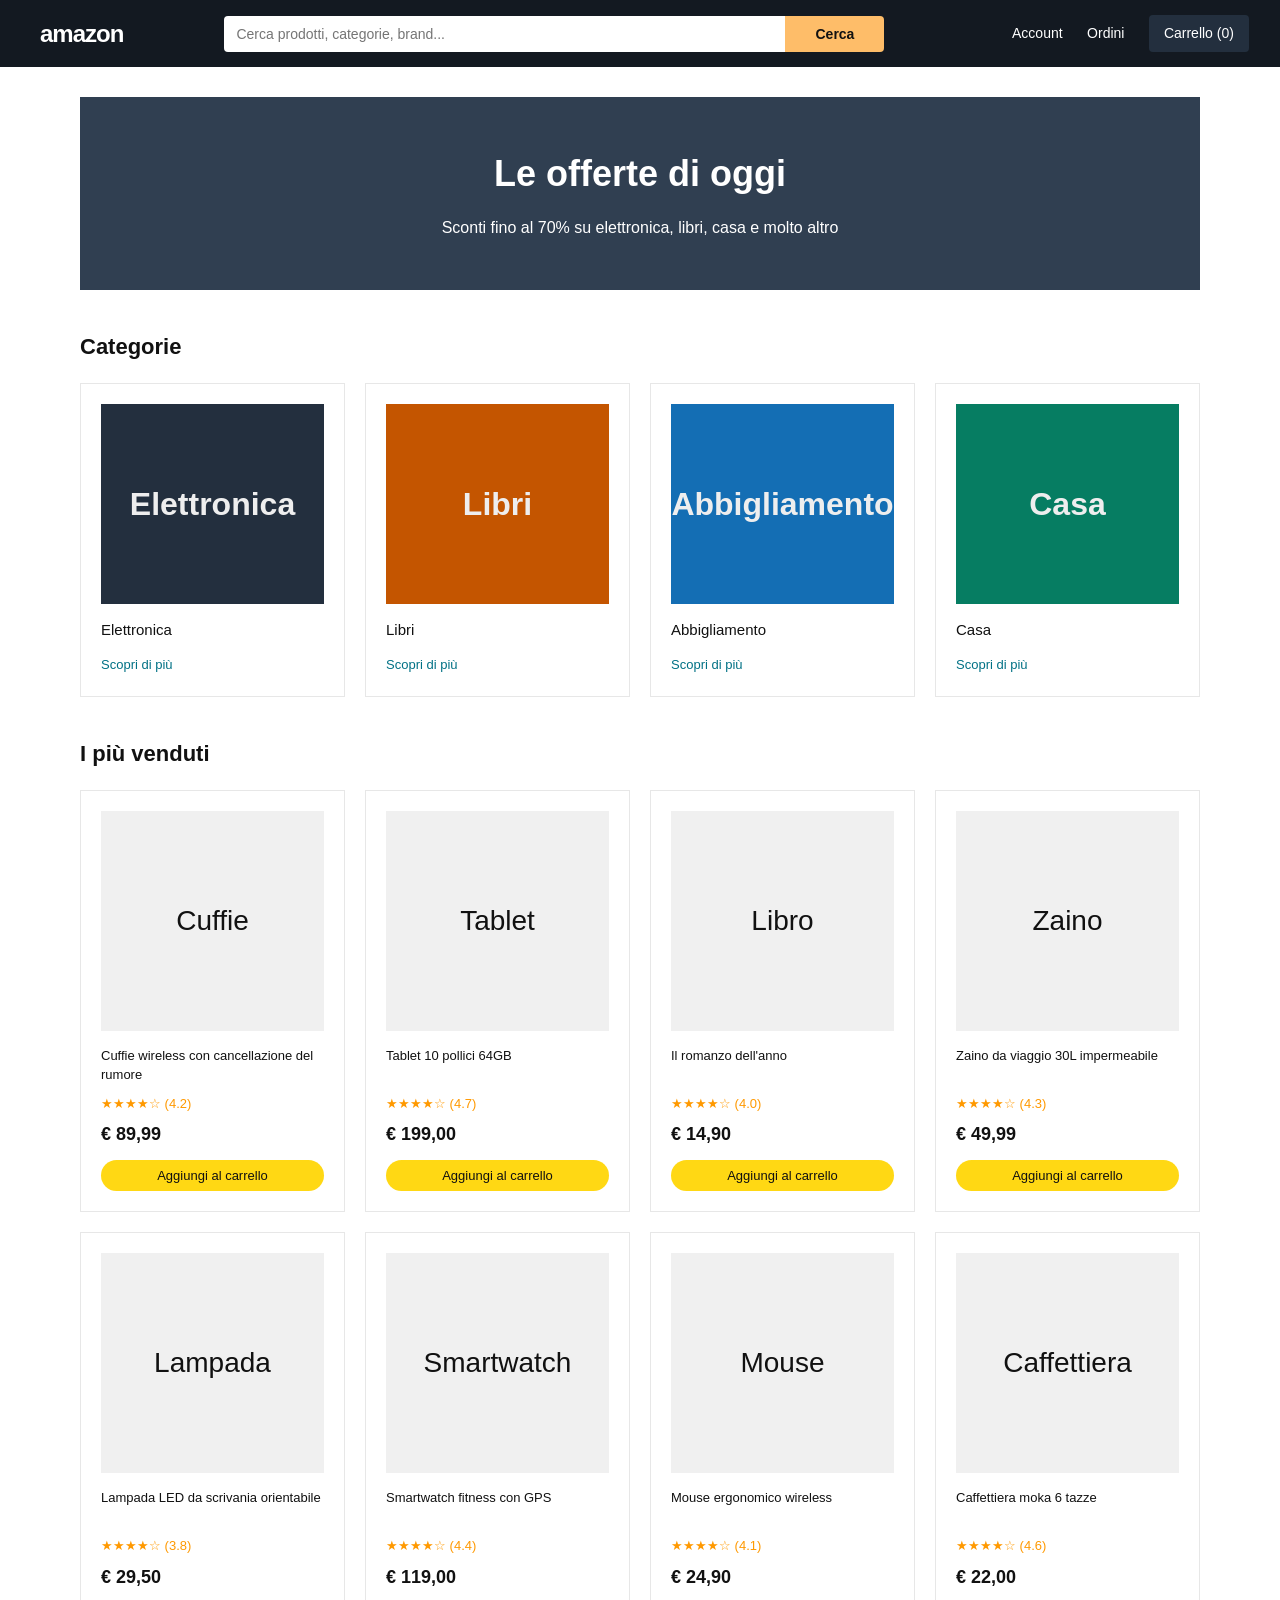
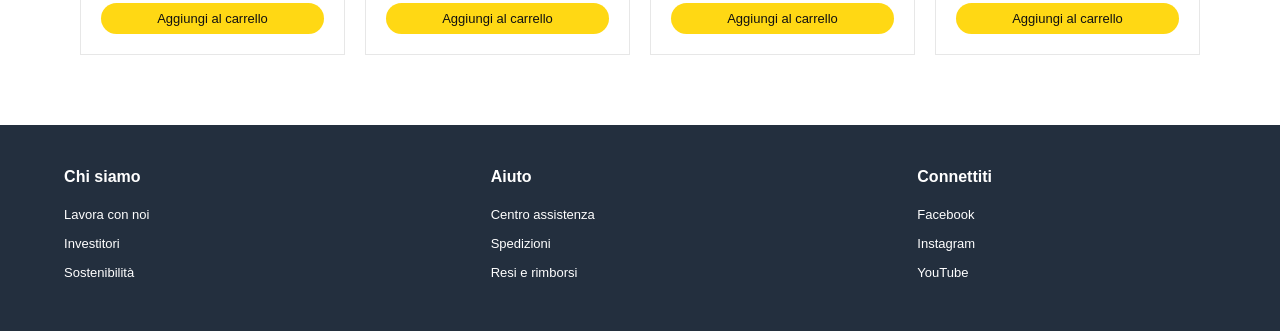
==== index.html @ 6c77c1ae "prima fase" ====
<!DOCTYPE html>
<html lang="it">

<head>
  <meta charset="UTF-8">
  <meta name="viewport" content="width=device-width, initial-scale=1.0">
  <title>Amazon Homepage — Week Project</title>
  <link rel="stylesheet" href="style.css">
</head>

<body>


  <!-- HEADER -->
  <header>
    <div class="logo">amazon</div>
    <div class="search-bar">
      <input type="text" placeholder="Cerca prodotti, categorie, brand...">
      <button type="button">Cerca</button>
    </div>
    <nav class="header-nav">
      <a href="#">Account</a>
      <a href="#">Ordini</a>
      <a href="#">Carrello (0)</a>
    </nav>
  </header>

  <main>

    <!-- HERO SECTION -->
    <section class="hero">
      <h1>Le offerte di oggi</h1>
      <p>Sconti fino al 70% su elettronica, libri, casa e molto altro</p>
    </section>

    <!-- CATEGORIE (4 Card) -->
    <section class="categorie">
      <h2>Categorie</h2>
      <div class="categorie-grid">

        <div class="categoria-card card-elettronica">
          <div class="categoria-box color-elettronica">Elettronica</div>
          <h3>Elettronica</h3>
          <a href="#">Scopri di più</a>
        </div>

        <div class="categoria-card card-libri">
          <div class="categoria-box color-libri">Libri</div>
          <h3>Libri</h3>
          <a href="#">Scopri di più</a>
        </div>

        <div class="categoria-card card-abbigliamento">
          <div class="categoria-box color-abbigliamento">Abbigliamento</div>
          <h3>Abbigliamento</h3>
          <a href="#">Scopri di più</a>
        </div>

        <div class="categoria-card card-casa">
          <div class="categoria-box color-casa">Casa</div>
          <h3>Casa</h3>
          <a href="#">Scopri di più</a>
        </div>

      </div>
    </section>

    <!-- PRODOTTI (Griglia "I più venduti") -->
    <section class="prodotti">
      <h2>I più venduti</h2>
      <div class="prodotti-grid">

        <!-- Prodotto 1 -->
        <div class="prodotto-card">
          <div class="prodotto-img-placeholder">Cuffie</div>
          <p class="prodotto-title">Cuffie wireless con cancellazione del rumore</p>
          <div class="prodotto-rating">★★★★☆ (4.2)</div>
          <div class="prodotto-price">€ 89,99</div>
          <button class="btn-add">Aggiungi al carrello</button>
        </div>

        <!-- Prodotto 2 -->
        <div class="prodotto-card">
          <div class="prodotto-img-placeholder">Tablet</div>
          <p class="prodotto-title">Tablet 10 pollici 64GB</p>
          <div class="prodotto-rating">★★★★☆ (4.7)</div>
          <div class="prodotto-price">€ 199,00</div>
          <button class="btn-add">Aggiungi al carrello</button>
        </div>

        <!-- Prodotto 3 -->
        <div class="prodotto-card">
          <div class="prodotto-img-placeholder">Libro</div>
          <p class="prodotto-title">Il romanzo dell'anno</p>
          <div class="prodotto-rating">★★★★☆ (4.0)</div>
          <div class="prodotto-price">€ 14,90</div>
          <button class="btn-add">Aggiungi al carrello</button>
        </div>

        <!-- Prodotto 4 -->
        <div class="prodotto-card">
          <div class="prodotto-img-placeholder">Zaino</div>
          <p class="prodotto-title">Zaino da viaggio 30L impermeabile</p>
          <div class="prodotto-rating">★★★★☆ (4.3)</div>
          <div class="prodotto-price">€ 49,99</div>
          <button class="btn-add">Aggiungi al carrello</button>
        </div>

        <!-- Prodotto 5 -->
        <div class="prodotto-card">
          <div class="prodotto-img-placeholder">Lampada</div>
          <p class="prodotto-title">Lampada LED da scrivania orientabile</p>
          <div class="prodotto-rating">★★★★☆ (3.8)</div>
          <div class="prodotto-price">€ 29,50</div>
          <button class="btn-add">Aggiungi al carrello</button>
        </div>

        <!-- Prodotto 6 -->
        <div class="prodotto-card">
          <div class="prodotto-img-placeholder">Smartwatch</div>
          <p class="prodotto-title">Smartwatch fitness con GPS</p>
          <div class="prodotto-rating">★★★★☆ (4.4)</div>
          <div class="prodotto-price">€ 119,00</div>
          <button class="btn-add">Aggiungi al carrello</button>
        </div>

        <!-- Prodotto 7 -->
        <div class="prodotto-card">
          <div class="prodotto-img-placeholder">Mouse</div>
          <p class="prodotto-title">Mouse ergonomico wireless</p>
          <div class="prodotto-rating">★★★★☆ (4.1)</div>
          <div class="prodotto-price">€ 24,90</div>
          <button class="btn-add">Aggiungi al carrello</button>
        </div>

        <!-- Prodotto 8 -->
        <div class="prodotto-card">
          <div class="prodotto-img-placeholder">Caffettiera</div>
          <p class="prodotto-title">Caffettiera moka 6 tazze</p>
          <div class="prodotto-rating">★★★★☆ (4.6)</div>
          <div class="prodotto-price">€ 22,00</div>
          <button class="btn-add">Aggiungi al carrello</button>
        </div>

      </div>
    </section>

  </main>

  <!-- FOOTER -->
  <footer>
    <div class="footer-column">
      <h4>Chi siamo</h4>
      <ul>
        <li><a href="#">Lavora con noi</a></li>
        <li><a href="#">Investitori</a></li>
        <li><a href="#">Sostenibilità</a></li>
      </ul>
    </div>

    <div class="footer-column">
      <h4>Aiuto</h4>
      <ul>
        <li><a href="#">Centro assistenza</a></li>
        <li><a href="#">Spedizioni</a></li>
        <li><a href="#">Resi e rimborsi</a></li>
      </ul>
    </div>

    <div class="footer-column">
      <h4>Connettiti</h4>
      <ul>
        <li><a href="#">Facebook</a></li>
        <li><a href="#">Instagram</a></li>
        <li><a href="#">YouTube</a></li>
      </ul>
    </div>
  </footer>


  <script src="script.js"></script>
</body>

</html>
---- style.css ----
/* ==========================================
  ------------ CSS RESET--------------------
   ========================================== */
   
   
* {
  margin: 0;
  padding: 0;
  box-sizing: border-box;
}

body {
  font-family: -apple-system, BlinkMacSystemFont, "Segoe UI", Roboto, Helvetica, Arial, sans-serif;
  line-height: 1.5;
  color: #111;
  background: #fff; /* Sfondo bianco come da tuo reset */
}

img {
  max-width: 100%;
  display: block;
}

a {
  color: inherit;
  text-decoration: none;
}

button {
  font-family: inherit;
  cursor: pointer;
  border: none;
  background: none;
}

/* ==========================================
------------------- HEADER-----------------
   ========================================== */
header {
  background-color: #131921; /* HEADER: #131921 */
  color: #ffffff;
  padding: 15px 40px;
  white-space: nowrap;
}

header .logo {
  display: inline-block;
  vertical-align: middle;
  font-size: 24px;
  font-weight: bold;
  letter-spacing: -1px;
  width: 15%;
}

header .search-bar {
  display: inline-block;
  vertical-align: middle;
  width: 55%;
  font-size: 0; /* Rimuove lo spazio vuoto tra input e bottone */
}

header .search-bar input {
  width: 85%;
  padding: 10px 12px;
  border: none;
  border-radius: 4px 0 0 4px;
  outline: none;
  font-size: 14px;
  vertical-align: middle;
}

header .search-bar button {
  background-color: #FEBD69; /* PULSANTE CERCA: #FEBD69 */
  color: #111;
  width: 15%;
  padding: 10px 0;
  border-radius: 0 4px 4px 0;
  font-weight: bold;
  font-size: 14px;
  vertical-align: middle;
  text-align: center;
}

header .header-nav {
  display: inline-block;
  vertical-align: middle;
  width: 30%;
  text-align: right;
}

header .header-nav a {
  font-size: 14px;
  margin-left: 20px;
  display: inline-block;
  vertical-align: middle;
}

header .header-nav a:last-child {
  background-color: #232F3E; /* PULSANTE CARRELLO: #232F3E */
  color: #ffffff;
  padding: 8px 15px;
  border-radius: 4px;
}

/* ==========================================
   ------------HERO SECTION-------------
   ========================================== */
.hero {
  background-color: #303F51; /* HERO SECTION: #303F51 */
  color: #ffffff;
  text-align: center;
  padding: 50px 20px;
}

.hero h1 {
  font-size: 36px;
  font-weight: bold;
  margin-bottom: 15px;
}

.hero p {
  font-size: 16px;
}

/* ==========================================
   ------STRUTTURA CONTENUTO GENERALE-------
   ========================================== */
main {
  max-width: 1200px;
  margin: 0 auto;
  padding: 30px 40px;
}

.categorie, .prodotti {
  margin-top: 40px;
  margin-bottom: 40px;
}

.categorie h2, .prodotti h2 {
  font-size: 22px;
  margin-bottom: 20px;
  font-weight: bold;
}

/* ==========================================
   ------SEZIONE CATEGORIE GRIGLIA----------
   ========================================== */
.categorie-grid {
  display: grid;
  grid-template-columns: repeat(4, 1fr);
  gap: 20px;
}

.categoria-card {
  background-color: #ffffff;
  border: 1px solid #e7e7e7;
  padding: 20px;
}

.categoria-box {
  height: 200px;
  display: grid;
  place-items: center; /* Centra il testo senza flexbox */
  font-size: 32px;
  font-weight: bold;
  color: #EEEEEE; /* SCRITTE NELLE CARD: #EEEEEE */
  margin-bottom: 15px;
}

/* Sfondi specifici delle box categoria */
.color-elettronica { background-color: #232F3E; } /* ELETTRONICA: #232F3E */
.color-libri { background-color: #C45500; }        /* LIBRI: #C45500 */
.color-abbigliamento { background-color: #146EB4; } /* ABBIGLIAMENTO: #146EB4 */
.color-casa { background-color: #067D62; }         /* CASA: #067D62 */

.categoria-card h3 {
  font-size: 15px;
  margin-bottom: 10px;
  font-weight: normal;
}

.categoria-card a {
  font-size: 13px;
  color: #007185;
  display: inline-block;
}

/* ==========================================
   -----SEZIONE PRODOTTI GRIGLIA-----------
   ========================================== */
.prodotti-grid {
  display: grid;
  grid-template-columns: repeat(4, 1fr);
  gap: 20px;
}

.prodotto-card {
  background-color: #ffffff;
  border: 1px solid #e7e7e7;
  padding: 20px;
}

.prodotto-img-placeholder {
  height: 220px;
  background-color: #f0f0f0;
  display: grid;
  place-items: center;
  font-size: 28px;
  color: #111111;
  margin-bottom: 15px;
}

.prodotto-title {
  font-size: 13px;
  margin-bottom: 8px;
  height: 40px; /* Mantiene l'allineamento verticale dei blocchi successivi */
  overflow: hidden;
}

.prodotto-rating {
  font-size: 13px;
  color: #FF9900; /* STELLINE (Sia piene che vuote): #FF9900 */
  margin-bottom: 8px;
}

.prodotto-price {
  font-size: 18px;
  font-weight: bold;
  margin-bottom: 12px;
}

.btn-add {
  background-color: #FFD814; /* AGGIUNGI AL CARRELLO: #FFD814 */
  color: #111;
  padding: 8px 0;
  border-radius: 20px;
  font-size: 13px;
  text-align: center;
  display: block;
  width: 100%;
  transition: background-color 0.1s ease;
}

.btn-add:hover {
  background-color: #F7CA00; /* HOVER AGGIUNGI AL CARRELLO: #F7CA00 */
}

/* ==========================================
   ---------------FOOTER--------------------- 
   ========================================== */
footer {
  background-color: #232F3E; /* FOOTER: #232F3E */
  color: #ffffff;
  padding: 40px 0;
  text-align: center;
  font-size: 0; /* Rimuove lo spazio bianco tra i blocchi inline */
}

.footer-column {
  display: inline-block;
  vertical-align: top;
  width: 33.33%; /* Separa lo spazio esattamente in 3 colonne */
  text-align: left;
  padding-left: 5%;
  font-size: 14px; /* Ripristina la dimensione del testo originaria */
}

.footer-column h4 {
  font-size: 16px;
  margin-bottom: 15px;
  font-weight: bold;
}

.footer-column ul {
  list-style: none;
}

.footer-column ul li {
  margin-bottom: 8px;
}

.footer-column ul li a {
  color: #ffffff;
  font-size: 13px;
}

.footer-column ul li a:hover {
  text-decoration: underline;
}
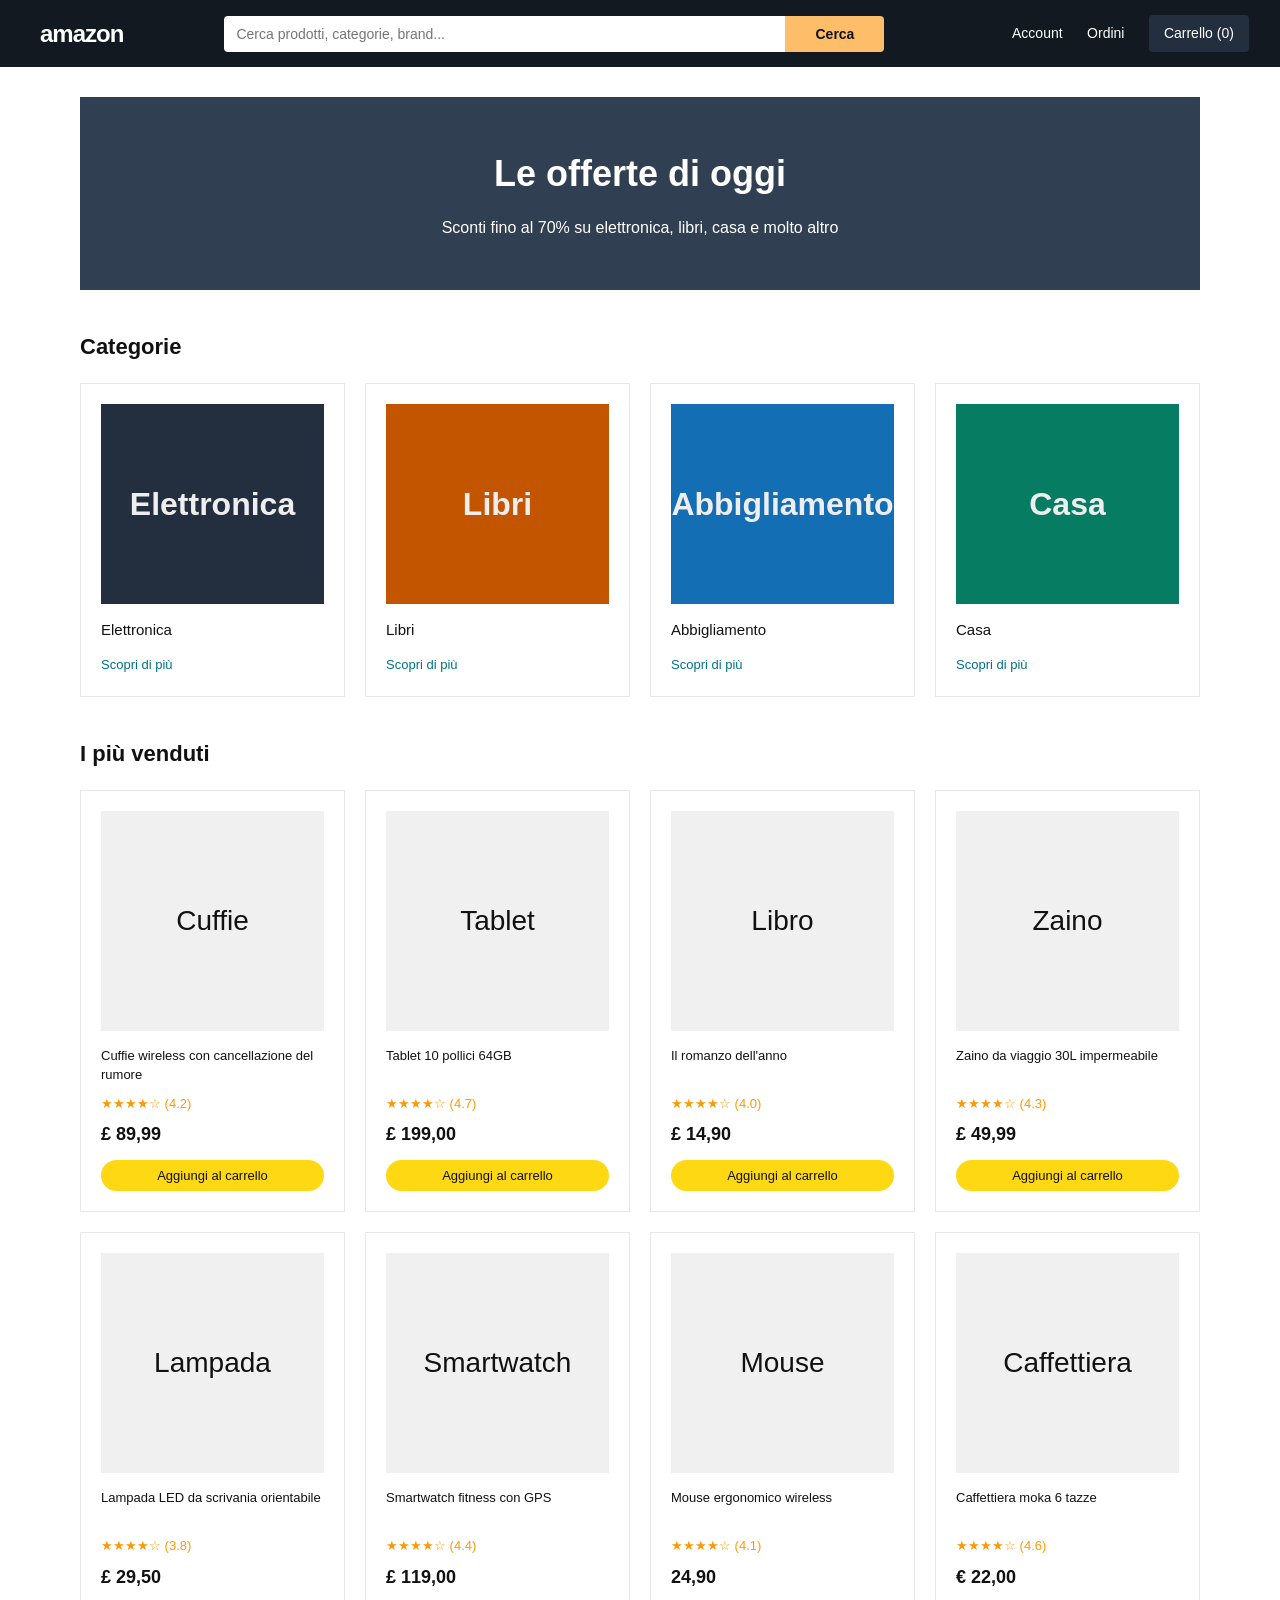
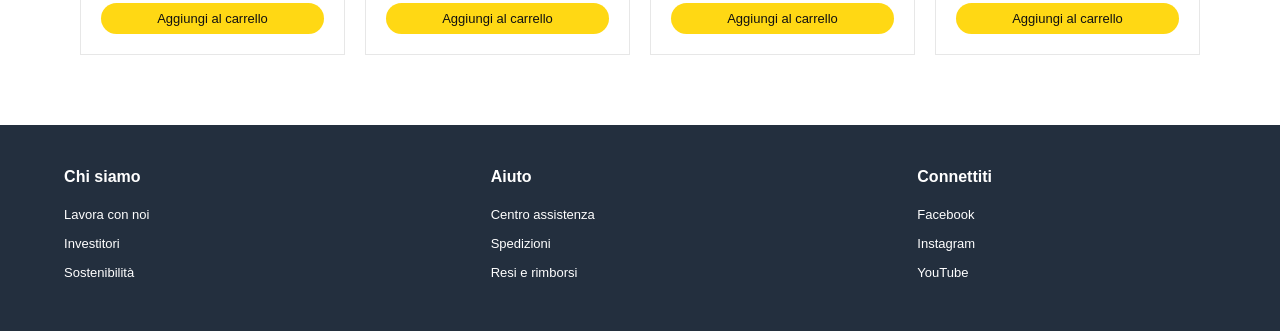
==== commit e0b8ecd1: "Primo esercizio fatto di JAVA" ====
--- a/index.html
+++ b/index.html
@@ -75,7 +75,7 @@
           <div class="prodotto-img-placeholder">Cuffie</div>
           <p class="prodotto-title">Cuffie wireless con cancellazione del rumore</p>
           <div class="prodotto-rating">★★★★☆ (4.2)</div>
-          <div class="prodotto-price">€ 89,99</div>
+          <div class="prodotto-price">£ 89,99</div>
           <button class="btn-add">Aggiungi al carrello</button>
         </div>
 
@@ -84,7 +84,7 @@
           <div class="prodotto-img-placeholder">Tablet</div>
           <p class="prodotto-title">Tablet 10 pollici 64GB</p>
           <div class="prodotto-rating">★★★★☆ (4.7)</div>
-          <div class="prodotto-price">€ 199,00</div>
+          <div class="prodotto-price">£ 199,00</div>
           <button class="btn-add">Aggiungi al carrello</button>
         </div>
 
@@ -93,7 +93,7 @@
           <div class="prodotto-img-placeholder">Libro</div>
           <p class="prodotto-title">Il romanzo dell'anno</p>
           <div class="prodotto-rating">★★★★☆ (4.0)</div>
-          <div class="prodotto-price">€ 14,90</div>
+          <div class="prodotto-price">£ 14,90</div>
           <button class="btn-add">Aggiungi al carrello</button>
         </div>
 
@@ -102,7 +102,7 @@
           <div class="prodotto-img-placeholder">Zaino</div>
           <p class="prodotto-title">Zaino da viaggio 30L impermeabile</p>
           <div class="prodotto-rating">★★★★☆ (4.3)</div>
-          <div class="prodotto-price">€ 49,99</div>
+          <div class="prodotto-price">£ 49,99</div>
           <button class="btn-add">Aggiungi al carrello</button>
         </div>
 
@@ -111,7 +111,7 @@
           <div class="prodotto-img-placeholder">Lampada</div>
           <p class="prodotto-title">Lampada LED da scrivania orientabile</p>
           <div class="prodotto-rating">★★★★☆ (3.8)</div>
-          <div class="prodotto-price">€ 29,50</div>
+          <div class="prodotto-price">£ 29,50</div>
           <button class="btn-add">Aggiungi al carrello</button>
         </div>
 
@@ -120,7 +120,7 @@
           <div class="prodotto-img-placeholder">Smartwatch</div>
           <p class="prodotto-title">Smartwatch fitness con GPS</p>
           <div class="prodotto-rating">★★★★☆ (4.4)</div>
-          <div class="prodotto-price">€ 119,00</div>
+          <div class="prodotto-price">£ 119,00</div>
           <button class="btn-add">Aggiungi al carrello</button>
         </div>
 
@@ -129,7 +129,7 @@
           <div class="prodotto-img-placeholder">Mouse</div>
           <p class="prodotto-title">Mouse ergonomico wireless</p>
           <div class="prodotto-rating">★★★★☆ (4.1)</div>
-          <div class="prodotto-price">€ 24,90</div>
+          <div class="prodotto-price"> 24,90</div>
           <button class="btn-add">Aggiungi al carrello</button>
         </div>
 
--- a/style.css
+++ b/style.css
@@ -1,9 +1,4 @@
 
-/* ==========================================
-  ------------ CSS RESET--------------------
-   ========================================== */
-   
-   
 * {
   margin: 0;
   padding: 0;
@@ -37,6 +32,7 @@
 /* ==========================================
 ------------------- HEADER-----------------
    ========================================== */
+   
 header {
   background-color: #131921; /* HEADER: #131921 */
   color: #ffffff;
@@ -132,6 +128,7 @@
   padding: 30px 40px;
 }
 
+
 .categorie, .prodotti {
   margin-top: 40px;
   margin-bottom: 40px;
